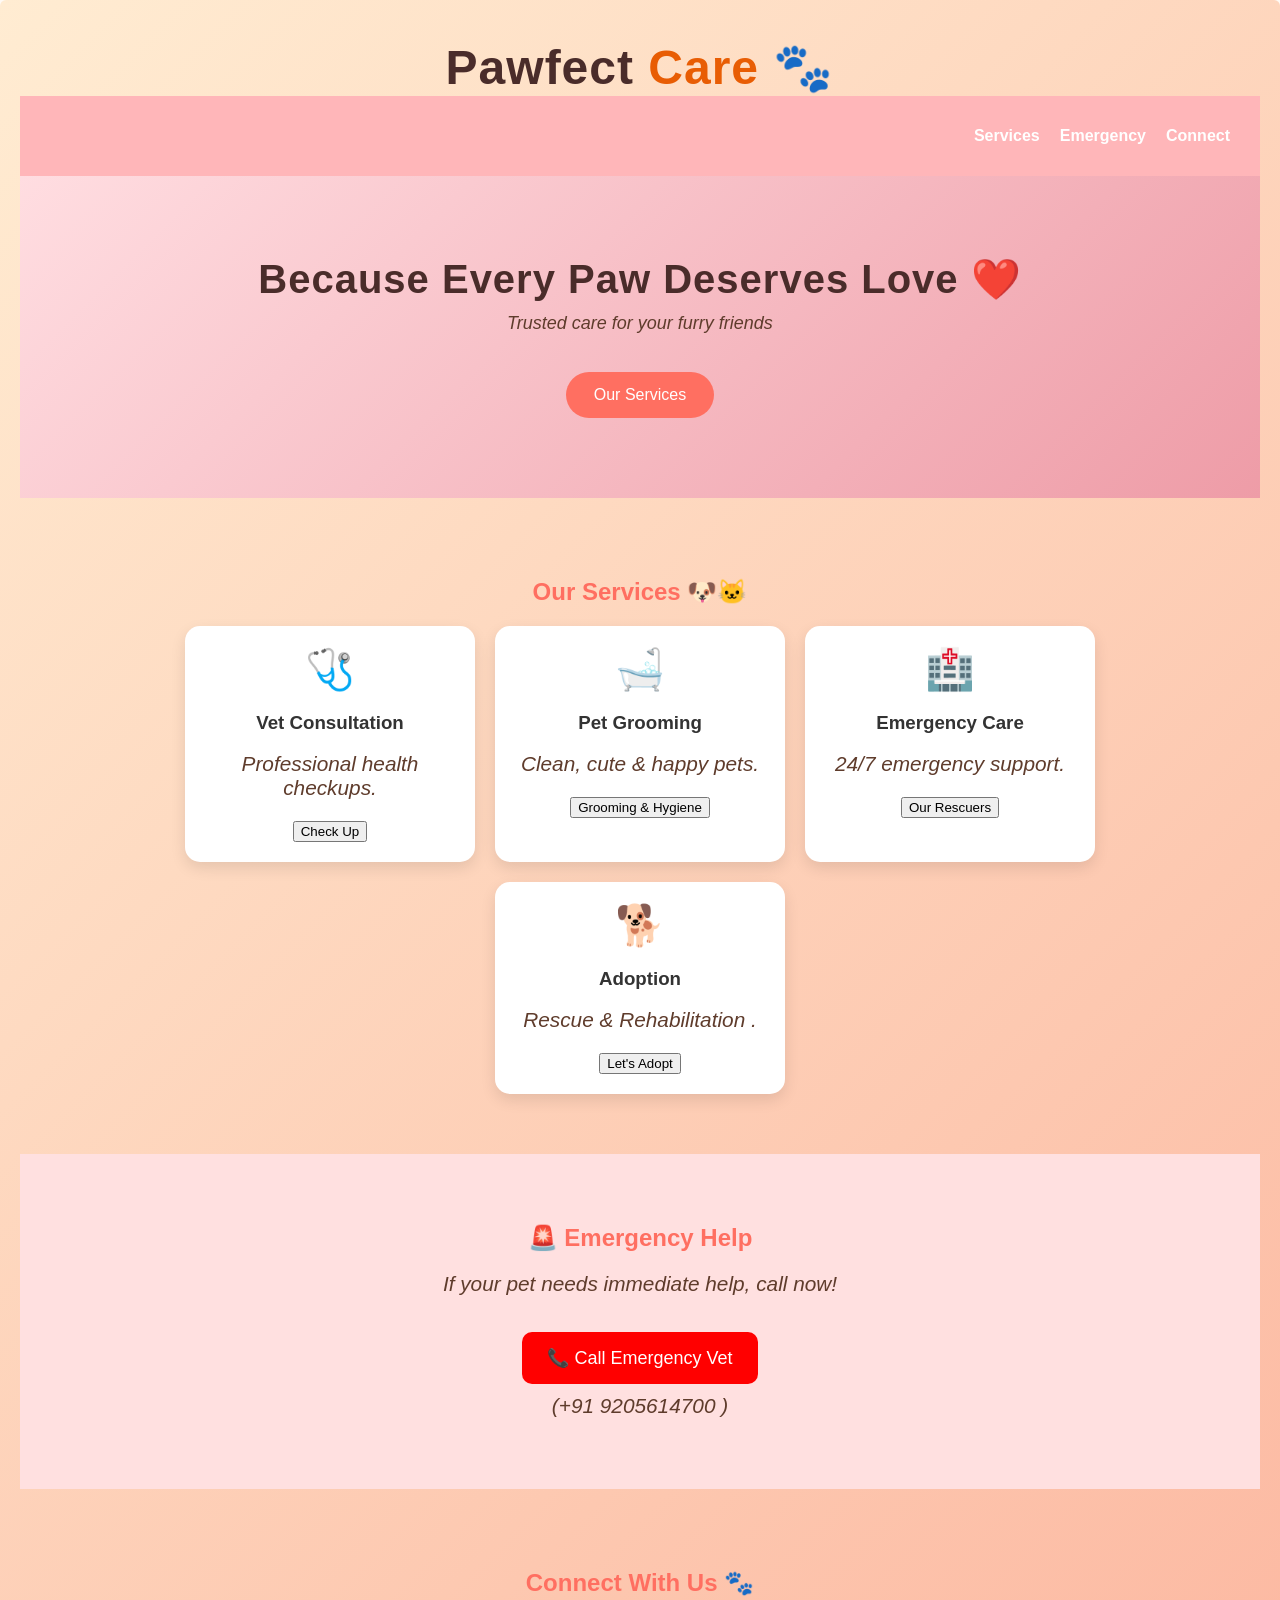
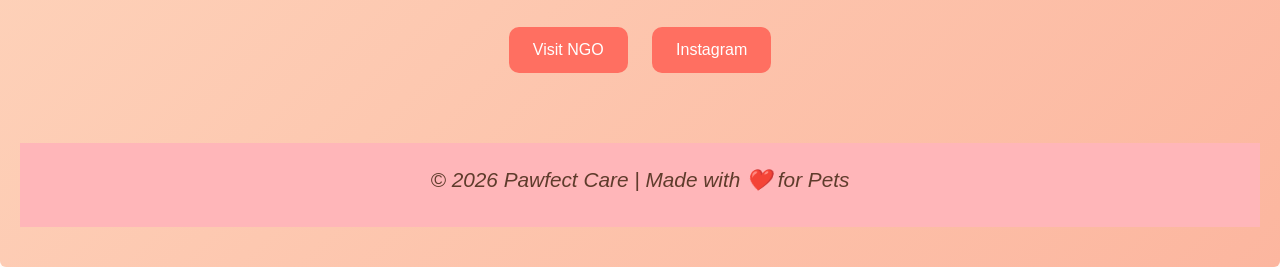
==== index (1) (1).html @ c4f23ab9 "Add files via upload" ====
<!DOCTYPE html>
<html lang="en">
<head>
<meta charset="UTF-8">
<meta name="viewport" content="width=device-width, initial-scale=1.0">
 <title>Pawfect Care</title>
  <style>
    .hero-heading {
      text-align: center;
      padding: 40px 20px;
      background: linear-gradient(135deg, #ffecd2, #fcb69f);
      border-radius: 6px;
      font-family: 'Poppins', 'Segoe UI', sans-serif;
    }

    .hero-heading h1 {
      font-size: 3rem;
      color: #4a2c2a;
      margin: 0;
      letter-spacing: 1px;
    }

    .hero-heading span {
      color: #e85d04;
    }

    .hero-heading p {
      margin-top:10px;
      font-size: 1.3rem;
      color: #5f3c2c;
      font-style: italic;
    }
  </style>
  <div class="hero-heading">
    <h1>Pawfect <span>Care</span> 🐾</h1>


<style>
/* =====================
   GLOBAL STYLES
   ===================== */
body {
  margin: 0;
  font-family: 'Segoe UI', sans-serif;
  background: #fffaf5;
  color: #333;
  scroll-behavior: smooth;
}

h1, h2 {
  color: #ff6f61;
}

a {
  text-decoration: none;
}

/* =====================
   NAVBAR
   ===================== */
nav {
  background: #ffb6b9;
  padding: 15px 30px;
  display: flex;
  justify-content: space-between;
  align-items: center;
  position: sticky;
  top: 0;
}

nav h2 {
  margin: 0;
  color: white;
}

nav ul {
  list-style: none;
  display: flex;
  gap: 20px;
}

nav ul li a {
  color: white;
  font-weight: bold;
}

/* =====================
   HERO
   ===================== */
.hero {
  text-align: center;
  padding: 80px 20px;
  background: linear-gradient(135deg, #ffdde1, #ee9ca7);
}

.hero h1 {
  font-size: 40px;
}

.hero p {
  font-size: 18px;
}

.hero button {
  margin-top: 20px;
  padding: 14px 28px;
  font-size: 16px;
  background: #ff6f61;
  color: white;
  border: none;
  border-radius: 30px;
  cursor: pointer;
}

/* =====================
   SERVICES
   ===================== */
.services {
  padding: 60px 20px;
  text-align: center;
}

.service-box {
  display: flex;
  flex-wrap: wrap;
  justify-content: center;
  gap: 20px;
}

.card {
  background: white;
  width: 250px;
  padding: 20px;
  border-radius: 15px;
  box-shadow: 0 6px 15px rgba(0,0,0,0.1);
}

.card span {
  font-size: 40px;
}

/* =====================
   EMERGENCY
   ===================== */
.emergency {
  background: #ffe0e0;
  padding: 50px 20px;
  text-align: center;
}

.emergency a {
  display: inline-block;
  margin-top: 15px;
  background: red;
  color: white;
  padding: 15px 25px;
  border-radius: 10px;
  font-size: 18px;
}

/* =====================
   CONNECT
   ===================== */
.connect {
  padding: 60px 20px;
  text-align: center;
}

.connect button {
  margin: 10px;
  padding: 14px 24px;
  border: none;
  background: #ff6f61;
  color: white;
  font-size: 16px;
  border-radius: 10px;
  cursor: pointer;
}

/* =====================
   FOOTER
   ===================== */
footer {
  background: #ffb6b9;
  text-align: center;
  padding: 15px;
  color: white;
}

/* =====================
   RESPONSIVE
   ===================== */
@media (max-width: 600px) {
  .hero h1 {
    font-size: 30px;
  }
}
</style>
</head>

<body>

<!-- NAVBAR -->
<nav>
  <h2></h2>
  <ul>
    <li><a href="#services">Services</a></li>
    <li><a href="#emergency">Emergency</a></li>
    <li><a href="#connect">Connect</a></li>
  </ul>
</nav>

<!-- HERO -->
<section class="hero">
  <h1>Because Every Paw Deserves Love ❤️</h1>
  <p>Trusted care for your furry friends</p>
  <button onclick="scrollToSection('services')">Our Services</button>
</section>

<!-- SERVICES -->
<section id="services" class="services">
  <h2>Our Services 🐶🐱</h2>
  <div class="service-box">
    <div class="card">
      <span>🩺</span>
      <h3>Vet Consultation</h3>
      <p>Professional health checkups.</p>
<button onclick="openLink('https://www.google.com/aclk?sa=L&pf=1&ai=DChsSEwjs84O43YaSAxVo8xYFHfpXK4sYACICCAEQDhoCdGw&co=1&ase=2&gclid=Cj0KCQiA1JLLBhCDARIsAAVfy7ize-8ROCAf6LvXJon8vNn5kkNs9ClkkURfgCUrs3hN--hLagb9UjkaAjljEALw_wcB&cid=[base64]&cce=2&category=acrcp_v1_32&sig=AOD64_3wBze7bXngO1vo3uXwSpkPRpb8Yg&nis=4&ved=2ahUKEwiEjf633YaSAxUWUPUHHcmRAO0Q1Y4JegQIGRAc&adurl=https://vetic.in/mumbai/brand-new-v2%3Futm_source%3Dgoogle%26utm_medium%3Dcpc%26utm_campaign%3Dmumbai-vetic-brand-v2%26campaignid%3D20548442558%26adgroupid%3D155062863082%26targetid%3Dkwd-1731462886254%26matchtype%3De%26utm_term%3Dvetic%2520pet%2520clinic%26device%3Dc%26location%3D9198777%26gad_source%3D1%26gad_campaignid%3D20548442558%26gbraid%3D0AAAAAo2o-rwldEXNPlyoDA3vNnAhaLKL3%26gclid%3DCj0KCQiA1JLLBhCDARIsAAVfy7ize-8ROCAf6LvXJon8vNn5kkNs9ClkkURfgCUrs3hN--hLagb9UjkaAjljEALw_wcB')">Check Up</button>

    </div>
    <div class="card">
      <span>🛁</span>
      <h3>Pet Grooming</h3>
      <p>Clean, cute & happy pets.</p>
<button onclick="openLink('https://www.instagram.com/tidypawspetgrooming')">Grooming & Hygiene
</button>

    </div>
    <div class="card">
      <span>🏥</span>
      <h3>Emergency Care</h3>
      <p> 24/7 emergency support.</p>
<button onclick="openLink('https://www.instagram.com/thehottestmowgli?igsh=N3N5dTFoYm9seTV6')"> Our Rescuers </button>

    </div>
    <div class="card">
      <span>🐕</span>
      <h3>Adoption</h3>
      <p> Rescue & Rehabilitation .</p>
<button onclick="openLink('https://animalrescueandshe.wixsite.com/abcd')">Let's Adopt </button>
    </div>
  </div>
</section>

<!-- EMERGENCY -->
<section id="emergency" class="emergency">
  <h2>🚨 Emergency Help</h2>
  <p>If your pet needs immediate help, call now!</p>
  <a href="tel:+9205614700">📞 Call Emergency Vet</a>
  <p>(+91 9205614700 )</p>
</section>

<!-- CONNECT -->
<section id="connect" class="connect">
  <h2>Connect With Us 🐾</h2>
  <button onclick="openLink('https://friendsofpaws.in/')">Visit NGO</button>
  <button onclick="openLink('https://www.instagram.com/the.pawfectcare?igsh=aWpod29qNGNqY2Ft')">Instagram</button>
</section>

<!-- FOOTER -->
<footer>
  <p>© 2026 Pawfect Care | Made with ❤️ for Pets</p>
</footer>

<script>
/* =====================
   JAVASCRIPT
   ===================== */
function openLink(url) {
  window.open(url, "_blank");
}

function scrollToSection(id) {
  document.getElementById(id).scrollIntoView({ behavior: "smooth" });
}
</script>

</body>
</html>
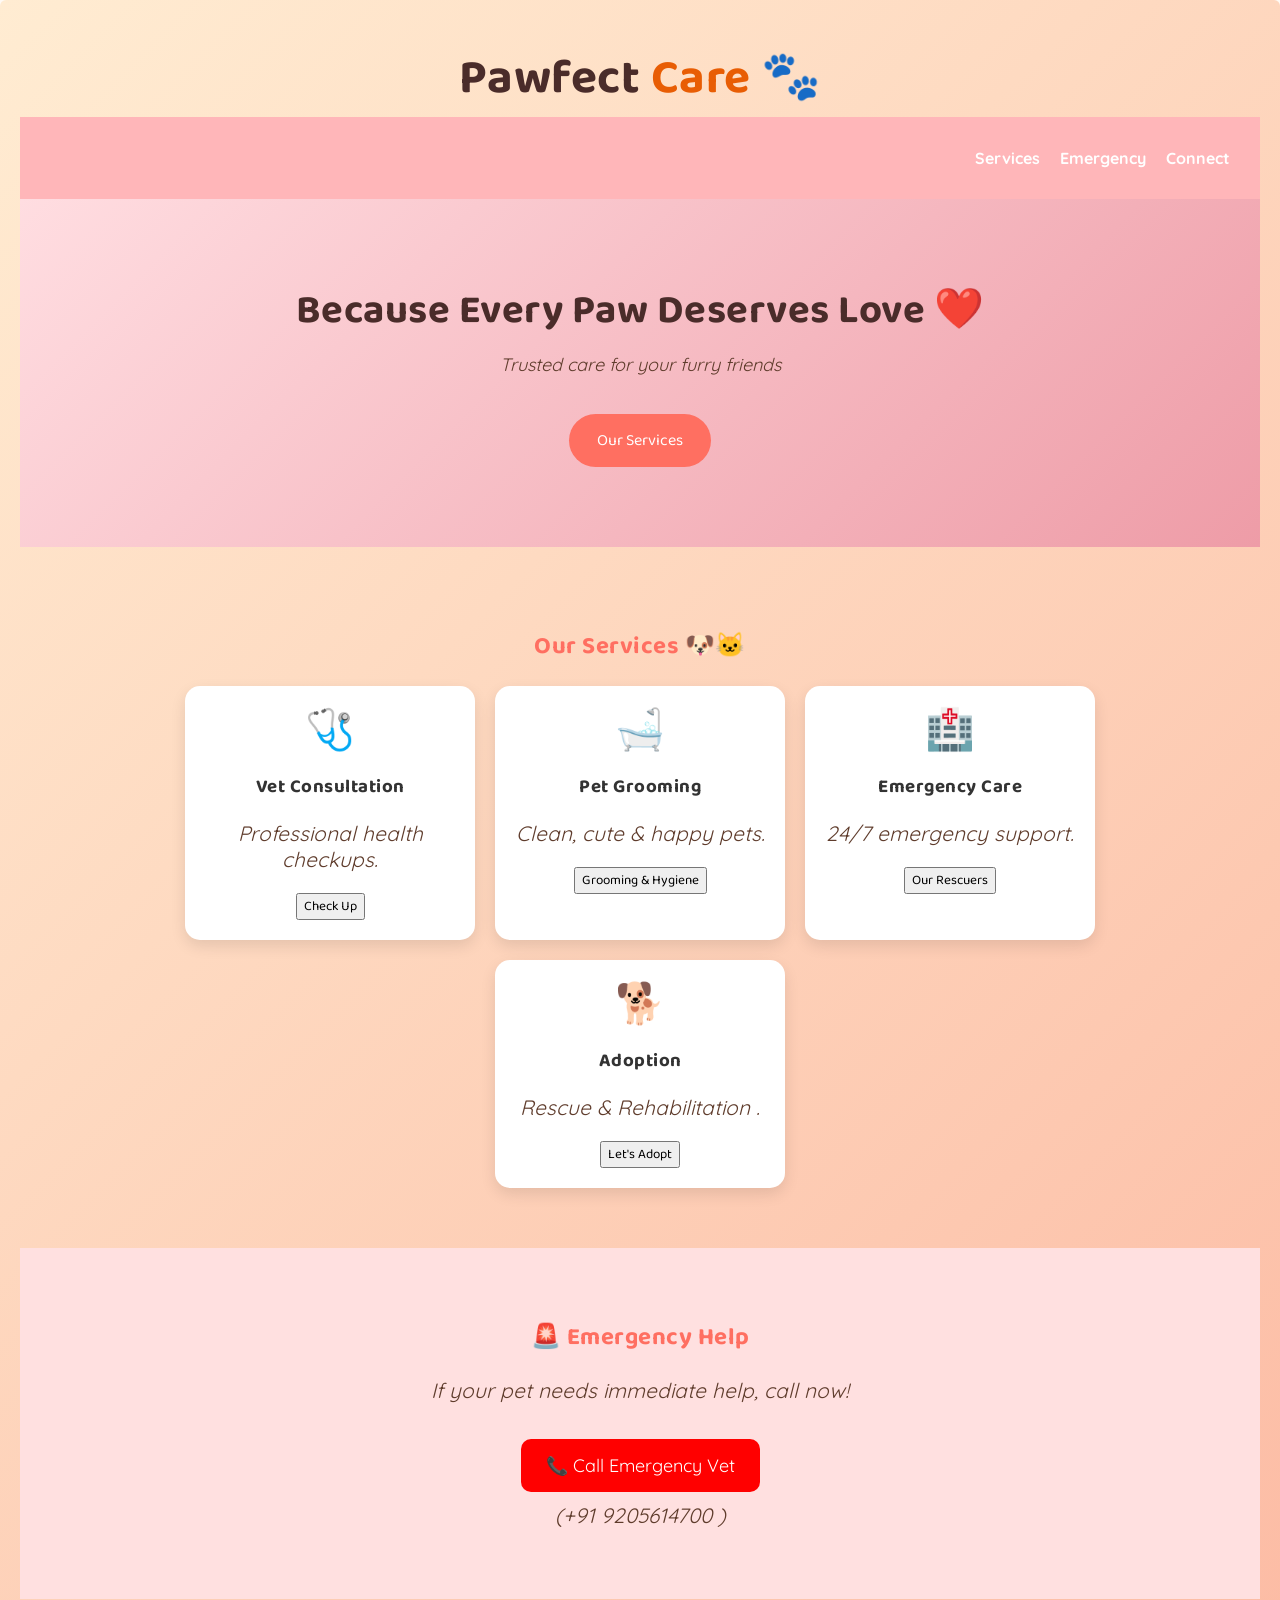
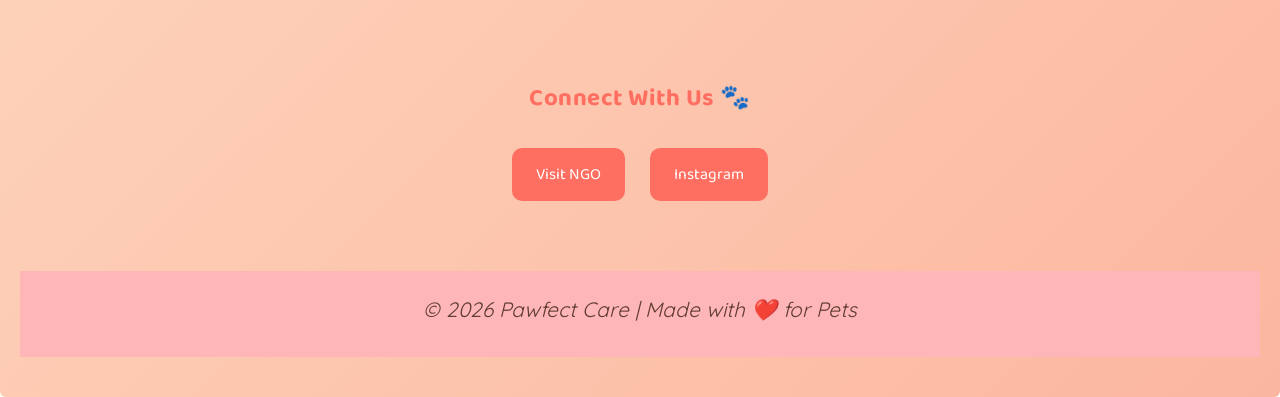
==== commit 390f791a: "Refactor HTML structure and styles for Pawfect Care" ====
--- a/index (1) (1).html
+++ b/index (1) (1).html
@@ -1,6 +1,7 @@
 <!DOCTYPE html>
 <html lang="en">
 <head>
+ <link href="https://fonts.googleapis.com/css2?family=Baloo+2:wght@500;700&family=Quicksand:wght@400;600&display=swap" rel="stylesheet">
 <meta charset="UTF-8">
 <meta name="viewport" content="width=device-width, initial-scale=1.0">
  <title>Pawfect Care</title>
@@ -30,6 +31,31 @@
       color: #5f3c2c;
       font-style: italic;
     }
+   /* ===== ADDED: CUTE FONT OVERRIDES ===== */
+
+/* Global text */
+body {
+  font-family: 'Quicksand', 'Segoe UI', sans-serif;
+}
+
+/* Logo + main headings */
+.hero-heading h1,
+.hero h1,
+h1, h2, h3 {
+  font-family: 'Baloo 2', cursive;
+  letter-spacing: 0.5px;
+}
+
+/* Buttons */
+button {
+  font-family: 'Baloo 2', cursive;
+}
+
+/* Cards & paragraphs */
+p, li, a, input, textarea, select {
+  font-family: 'Quicksand', sans-serif;
+}
+
   </style>
   <div class="hero-heading">
     <h1>Pawfect <span>Care</span> 🐾</h1>
@@ -286,4 +312,5 @@
 </script>
 
 </body>
-</html>+
+</html>
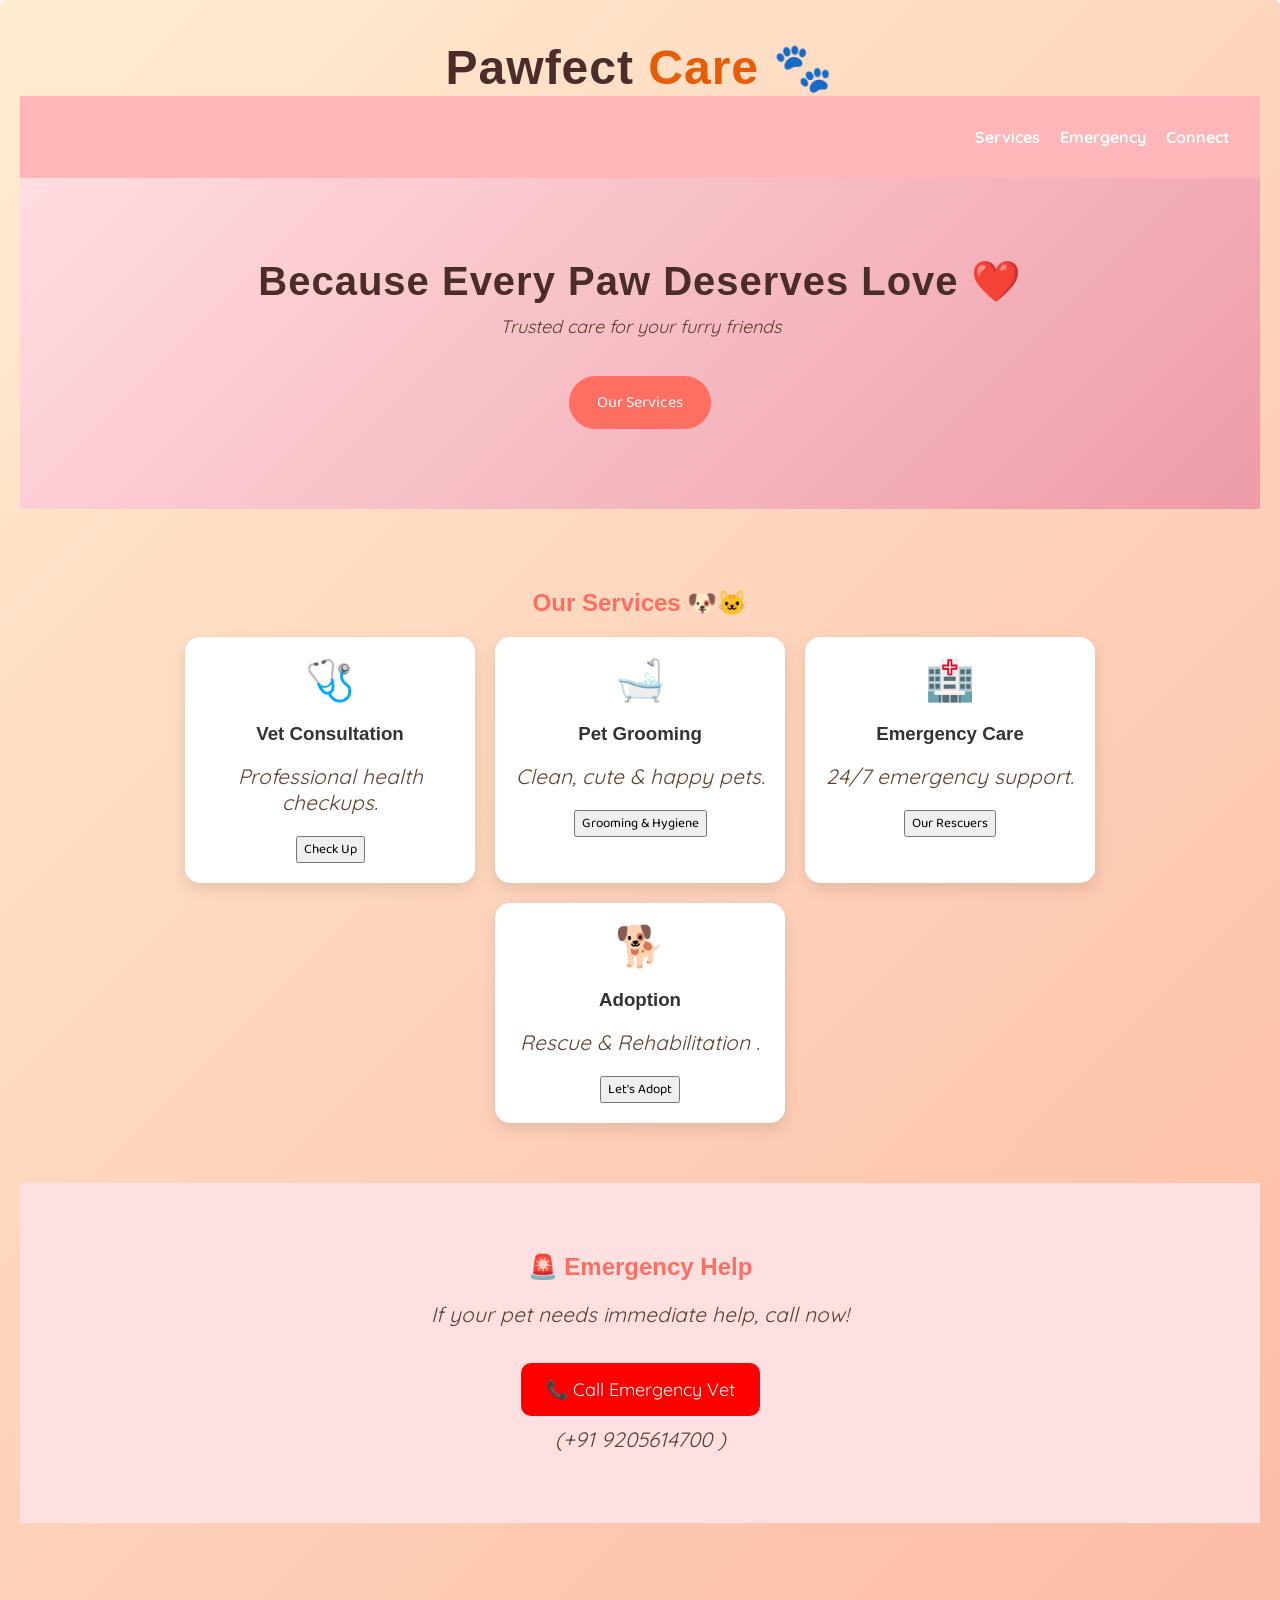
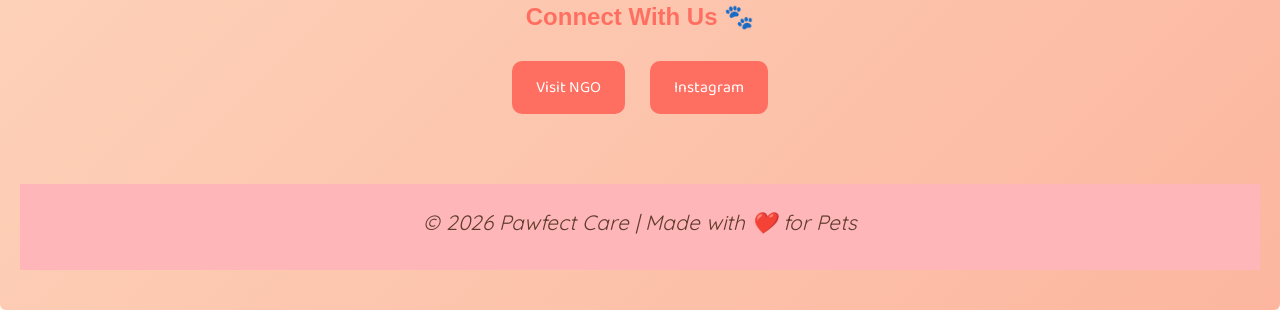
==== commit 5ce7b015: "Update index (1) (1).html" ====
--- a/index (1) (1).html
+++ b/index (1) (1).html
@@ -37,6 +37,10 @@
 body {
   font-family: 'Quicksand', 'Segoe UI', sans-serif;
 }
+<a href="#" onclick="window.scrollTo({top:0,behavior:'smooth'})">
+  <img src="https://chatgpt.com/s/m_6977b8f016c881918d61775e7577d841" alt="Pawfect Care Logo"
+       style="height:45px; border-radius:8px;">
+</a>
 
 /* Logo + main headings */
 .hero-heading h1,
@@ -314,3 +318,6 @@
 </body>
 
 </html>
+
+
+
